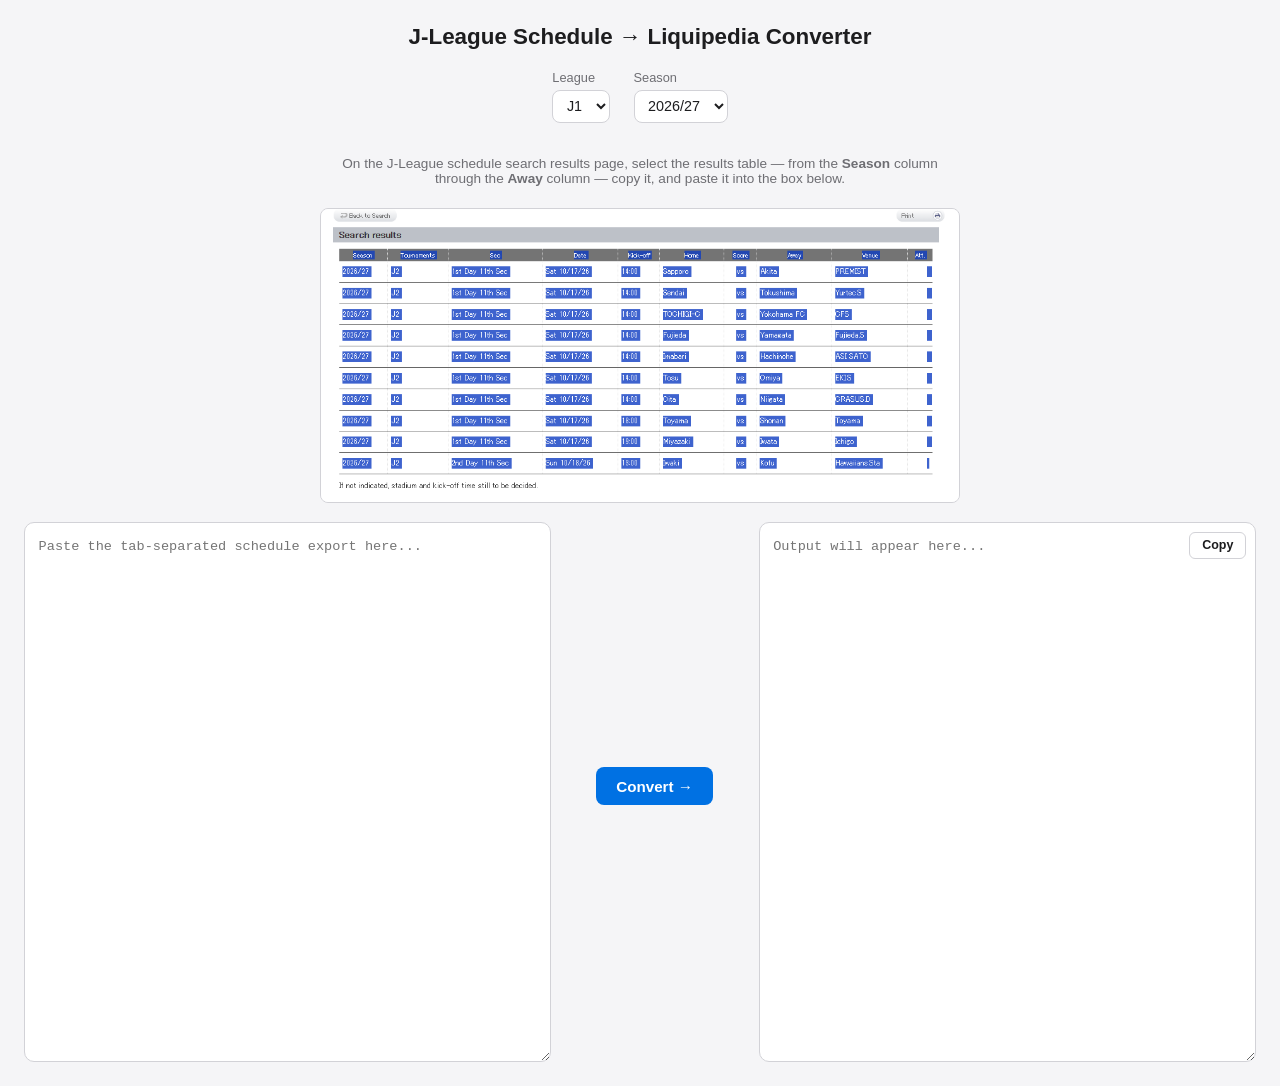
==== index.html @ bf570526 "github pages update" ====
<!DOCTYPE html>
<html lang="en">
<head>
<meta charset="UTF-8">
<meta name="viewport" content="width=device-width, initial-scale=1.0">
<title>J-League Schedule Converter</title>
<link rel="stylesheet" href="style.css">
</head>
<body>
<h1>J-League Schedule → Liquipedia Converter</h1>

<div class="options">
  <label for="league">League
    <select id="league">
      <option value="J1" selected>J1</option>
      <option value="J2">J2</option>
      <option value="J3">J3</option>
    </select>
  </label>
  <label for="season">Season
    <select id="season"></select>
  </label>
</div>

<figure class="hint">
  <p>On the J-League schedule search results page, select the results table — from the <strong>Season</strong> column through the <strong>Away</strong> column — copy it, and paste it into the box below.</p>
  <img src="example-schedule.png" alt="Example: J-League schedule search results table, showing the Season through Away columns to select and copy.">
</figure>

<div class="converter">
  <textarea id="input" placeholder="Paste the tab-separated schedule export here..." spellcheck="false"></textarea>

  <div class="controls">
    <button id="convertBtn">Convert →</button>
    <p id="status"></p>
  </div>

  <div class="output-wrap">
    <textarea id="output" placeholder="Output will appear here..." spellcheck="false" readonly></textarea>
    <button id="copyBtn" type="button">Copy</button>
  </div>
</div>

<script src="script.js"></script>
</body>
</html>
---- style.css ----
:root {
  color-scheme: light dark;
  --bg: #f5f5f7;
  --panel: #ffffff;
  --text: #1d1d1f;
  --muted: #6e6e73;
  --border: #d2d2d7;
  --accent: #0071e3;
  --accent-hover: #0077ed;
  --error: #d70015;
}

@media (prefers-color-scheme: dark) {
  :root {
    --bg: #1c1c1e;
    --panel: #2c2c2e;
    --text: #f5f5f7;
    --muted: #9a9a9e;
    --border: #48484a;
    --accent: #0a84ff;
    --accent-hover: #3399ff;
    --error: #ff453a;
  }
}

* {
  box-sizing: border-box;
}

body {
  margin: 0;
  padding: 1.5rem;
  min-height: 100vh;
  background: var(--bg);
  color: var(--text);
  font-family: -apple-system, BlinkMacSystemFont, "Segoe UI", Roboto, Helvetica, Arial, sans-serif;
  display: flex;
  flex-direction: column;
}

h1 {
  font-size: 1.4rem;
  font-weight: 600;
  margin: 0 0 1.25rem;
  text-align: center;
}

.hint {
  max-width: 40rem;
  margin: 0 auto 1rem;
  padding: 0;
  text-align: center;
  font-size: 0.85rem;
  color: var(--muted);
}

.hint img {
  max-width: 100%;
  margin-top: 0.5rem;
  border: 1px solid var(--border);
  border-radius: 8px;
}

.options {
  display: flex;
  justify-content: center;
  gap: 1.5rem;
  margin-bottom: 1.25rem;
}

.options label {
  display: flex;
  flex-direction: column;
  gap: 0.3rem;
  font-size: 0.8rem;
  color: var(--muted);
}

.options select {
  padding: 0.4rem 0.6rem;
  background: var(--panel);
  color: var(--text);
  border: 1px solid var(--border);
  border-radius: 8px;
  font-size: 0.9rem;
}

.converter {
  flex: 1;
  display: flex;
  gap: 1rem;
  align-items: stretch;
  min-height: 0;
}

.output-wrap {
  position: relative;
  flex: 1;
  display: flex;
}

#copyBtn {
  position: absolute;
  top: 0.6rem;
  right: 0.6rem;
  padding: 0.35rem 0.75rem;
  font-size: 0.78rem;
  font-weight: 600;
  background: var(--panel);
  color: var(--text);
  border: 1px solid var(--border);
  border-radius: 6px;
}

#copyBtn:hover {
  background: var(--bg);
}

#copyBtn.copied {
  background: var(--accent);
  color: #ffffff;
  border-color: var(--accent);
}

textarea {
  flex: 1;
  min-height: 60vh;
  padding: 0.85rem;
  background: var(--panel);
  color: var(--text);
  border: 1px solid var(--border);
  border-radius: 10px;
  font-family: ui-monospace, SFMono-Regular, Menlo, Consolas, monospace;
  font-size: 0.85rem;
  line-height: 1.4;
  resize: vertical;
}

textarea:focus {
  outline: 2px solid var(--accent);
  outline-offset: -1px;
}

.controls {
  flex: 0 0 auto;
  width: 11rem;
  display: flex;
  flex-direction: column;
  align-items: center;
  justify-content: center;
  gap: 0.75rem;
  text-align: center;
}

button {
  padding: 0.65rem 1.25rem;
  background: var(--accent);
  color: #ffffff;
  border: none;
  border-radius: 8px;
  font-size: 0.95rem;
  font-weight: 600;
  cursor: pointer;
}

button:hover {
  background: var(--accent-hover);
}

button:active {
  transform: translateY(1px);
}

#status {
  margin: 0;
  font-size: 0.78rem;
  color: var(--muted);
}

.status--error {
  color: var(--error);
}

@media (max-width: 720px) {
  .converter {
    flex-direction: column;
  }

  .controls {
    width: auto;
    flex-direction: row;
  }
}
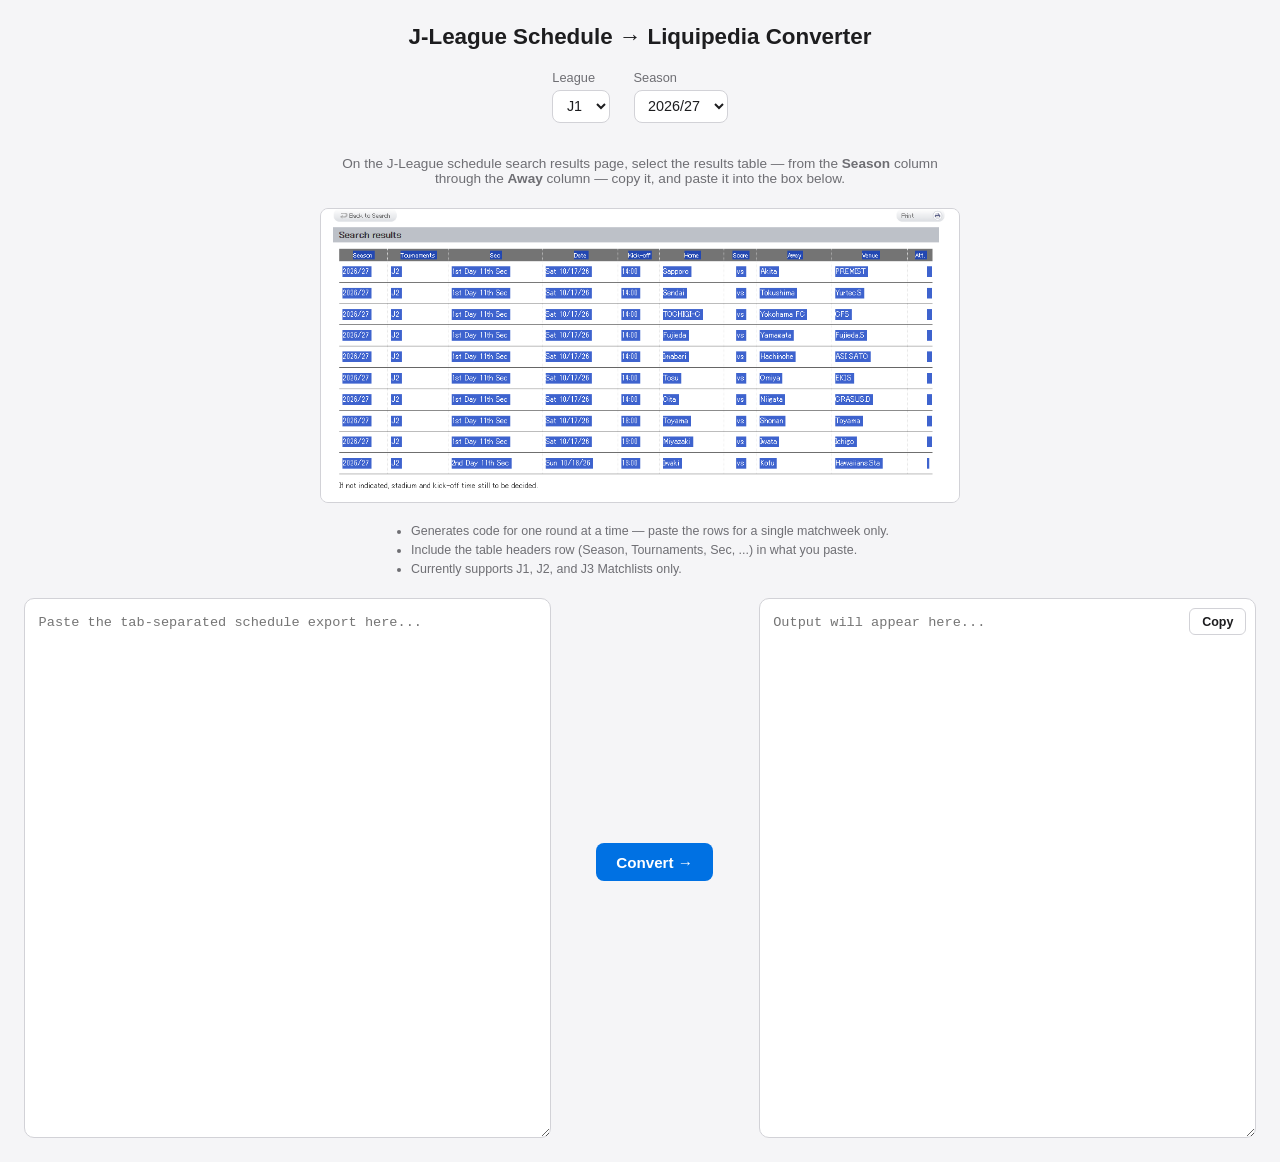
==== commit 369f44d7: "updates" ====
--- a/index.html
+++ b/index.html
@@ -27,6 +27,12 @@
   <img src="example-schedule.png" alt="Example: J-League schedule search results table, showing the Season through Away columns to select and copy.">
 </figure>
 
+<ul class="notes">
+  <li>Generates code for one round at a time — paste the rows for a single matchweek only.</li>
+  <li>Include the table headers row (Season, Tournaments, Sec, ...) in what you paste.</li>
+  <li>Currently supports J1, J2, and J3 Matchlists only.</li>
+</ul>
+
 <div class="converter">
   <textarea id="input" placeholder="Paste the tab-separated schedule export here..." spellcheck="false"></textarea>
 
--- a/style.css
+++ b/style.css
@@ -61,6 +61,15 @@
   border-radius: 8px;
 }
 
+.notes {
+  max-width: 40rem;
+  margin: 0 auto 1.25rem;
+  padding-left: 1.25rem;
+  font-size: 0.78rem;
+  color: var(--muted);
+  line-height: 1.5;
+}
+
 .options {
   display: flex;
   justify-content: center;
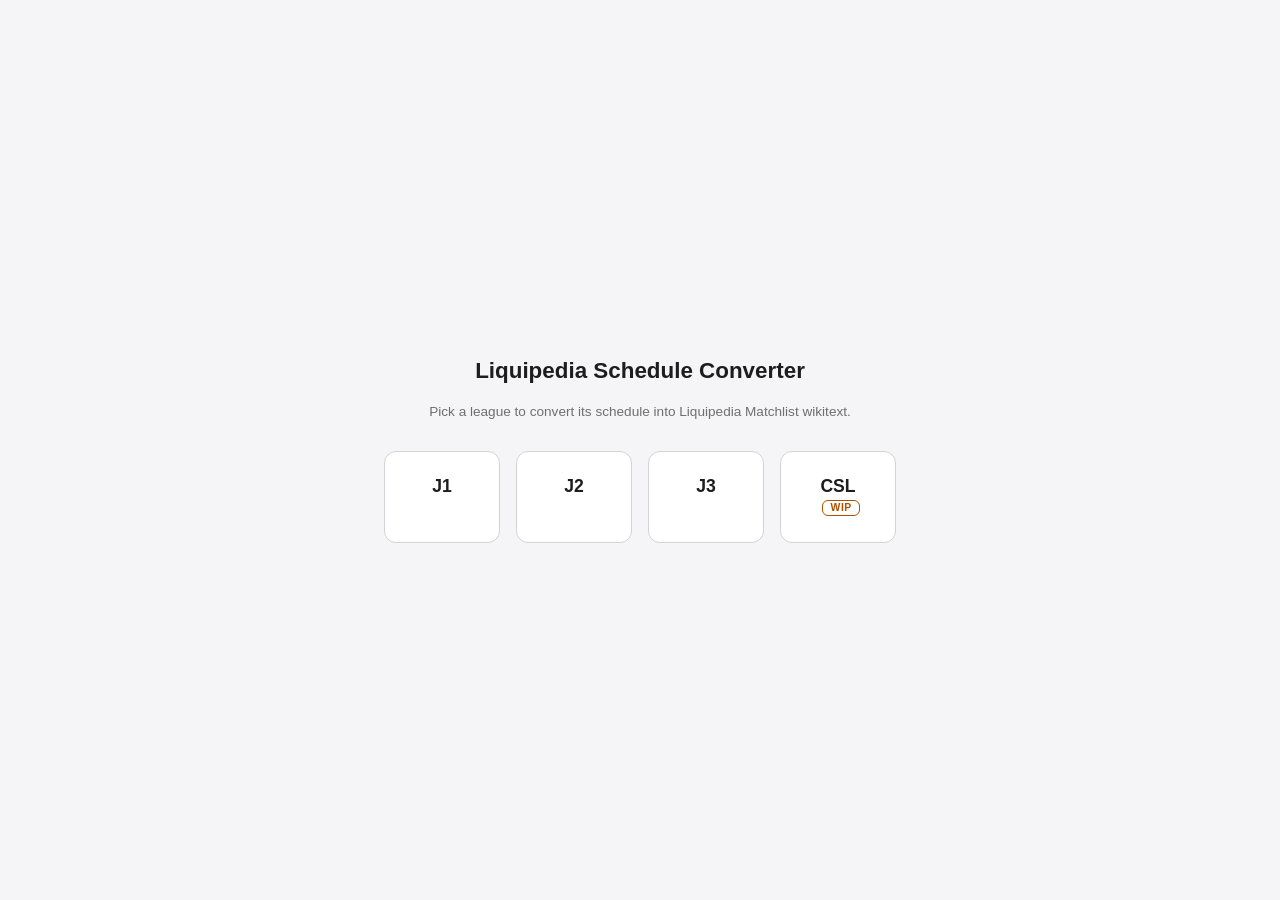
==== commit 03aca2e8: "CSL update" ====
--- a/index.html
+++ b/index.html
@@ -3,50 +3,18 @@
 <head>
 <meta charset="UTF-8">
 <meta name="viewport" content="width=device-width, initial-scale=1.0">
-<title>J-League Schedule Converter</title>
+<title>Liquipedia Schedule Converter</title>
 <link rel="stylesheet" href="style.css">
 </head>
-<body>
-<h1>J-League Schedule → Liquipedia Converter</h1>
+<body class="landing">
+<h1>Liquipedia Schedule Converter</h1>
+<p class="hint">Pick a league to convert its schedule into Liquipedia Matchlist wikitext.</p>
 
-<div class="options">
-  <label for="league">League
-    <select id="league">
-      <option value="J1" selected>J1</option>
-      <option value="J2">J2</option>
-      <option value="J3">J3</option>
-    </select>
-  </label>
-  <label for="season">Season
-    <select id="season"></select>
-  </label>
+<div class="league-grid">
+  <a class="league-card" href="jleague.html?league=J1">J1</a>
+  <a class="league-card" href="jleague.html?league=J2">J2</a>
+  <a class="league-card" href="jleague.html?league=J3">J3</a>
+  <a class="league-card" href="csl.html">CSL <span class="wip-badge">WIP</span></a>
 </div>
-
-<figure class="hint">
-  <p>On the J-League schedule search results page, select the results table — from the <strong>Season</strong> column through the <strong>Away</strong> column — copy it, and paste it into the box below.</p>
-  <img src="example-schedule.png" alt="Example: J-League schedule search results table, showing the Season through Away columns to select and copy.">
-</figure>
-
-<ul class="notes">
-  <li>Generates code for one round at a time — paste the rows for a single matchweek only.</li>
-  <li>Include the table headers row (Season, Tournaments, Sec, ...) in what you paste.</li>
-  <li>Currently supports J1, J2, and J3 Matchlists only.</li>
-</ul>
-
-<div class="converter">
-  <textarea id="input" placeholder="Paste the tab-separated schedule export here..." spellcheck="false"></textarea>
-
-  <div class="controls">
-    <button id="convertBtn">Convert →</button>
-    <p id="status"></p>
-  </div>
-
-  <div class="output-wrap">
-    <textarea id="output" placeholder="Output will appear here..." spellcheck="false" readonly></textarea>
-    <button id="copyBtn" type="button">Copy</button>
-  </div>
-</div>
-
-<script src="script.js"></script>
 </body>
 </html>
--- a/style.css
+++ b/style.css
@@ -8,6 +8,7 @@
   --accent: #0071e3;
   --accent-hover: #0077ed;
   --error: #d70015;
+  --warning: #b25000;
 }
 
 @media (prefers-color-scheme: dark) {
@@ -20,6 +21,7 @@
     --accent: #0a84ff;
     --accent-hover: #3399ff;
     --error: #ff453a;
+    --warning: #ff9f0a;
   }
 }
 
@@ -43,6 +45,97 @@
   font-weight: 600;
   margin: 0 0 1.25rem;
   text-align: center;
+}
+
+.landing {
+  align-items: center;
+  justify-content: center;
+  text-align: center;
+}
+
+.landing .hint {
+  margin-bottom: 2rem;
+}
+
+.league-grid {
+  display: grid;
+  grid-template-columns: repeat(auto-fit, minmax(7rem, 1fr));
+  gap: 1rem;
+  max-width: 32rem;
+}
+
+.league-card {
+  padding: 1.5rem 1rem;
+  background: var(--panel);
+  color: var(--text);
+  border: 1px solid var(--border);
+  border-radius: 12px;
+  font-size: 1.1rem;
+  font-weight: 600;
+  text-decoration: none;
+  transition: border-color 0.15s ease;
+}
+
+.league-card:hover {
+  border-color: var(--accent);
+  color: var(--accent);
+}
+
+.wip-badge {
+  display: inline-block;
+  margin-left: 0.4rem;
+  padding: 0.1rem 0.45rem;
+  border: 1px solid var(--warning);
+  border-radius: 6px;
+  color: var(--warning);
+  font-size: 0.65rem;
+  font-weight: 700;
+  letter-spacing: 0.05em;
+  vertical-align: middle;
+}
+
+.back-link {
+  align-self: flex-start;
+  margin-bottom: 1rem;
+  padding: 0.45rem 0.9rem;
+  background: var(--panel);
+  color: var(--text);
+  border: 1px solid var(--border);
+  border-radius: 8px;
+  font-size: 0.85rem;
+  font-weight: 600;
+  text-decoration: none;
+}
+
+.back-link:hover {
+  border-color: var(--accent);
+  color: var(--accent);
+}
+
+.file-drop {
+  flex: 1;
+  min-height: 60vh;
+  display: flex;
+  flex-direction: column;
+  align-items: center;
+  justify-content: center;
+  gap: 0.75rem;
+  padding: 0.85rem;
+  background: var(--panel);
+  border: 1px dashed var(--border);
+  border-radius: 10px;
+  transition: border-color 0.15s ease, background 0.15s ease;
+}
+
+.file-drop.drag-over {
+  border-color: var(--accent);
+  background: var(--bg);
+}
+
+.file-name {
+  margin: 0;
+  font-size: 0.8rem;
+  color: var(--muted);
 }
 
 .hint {
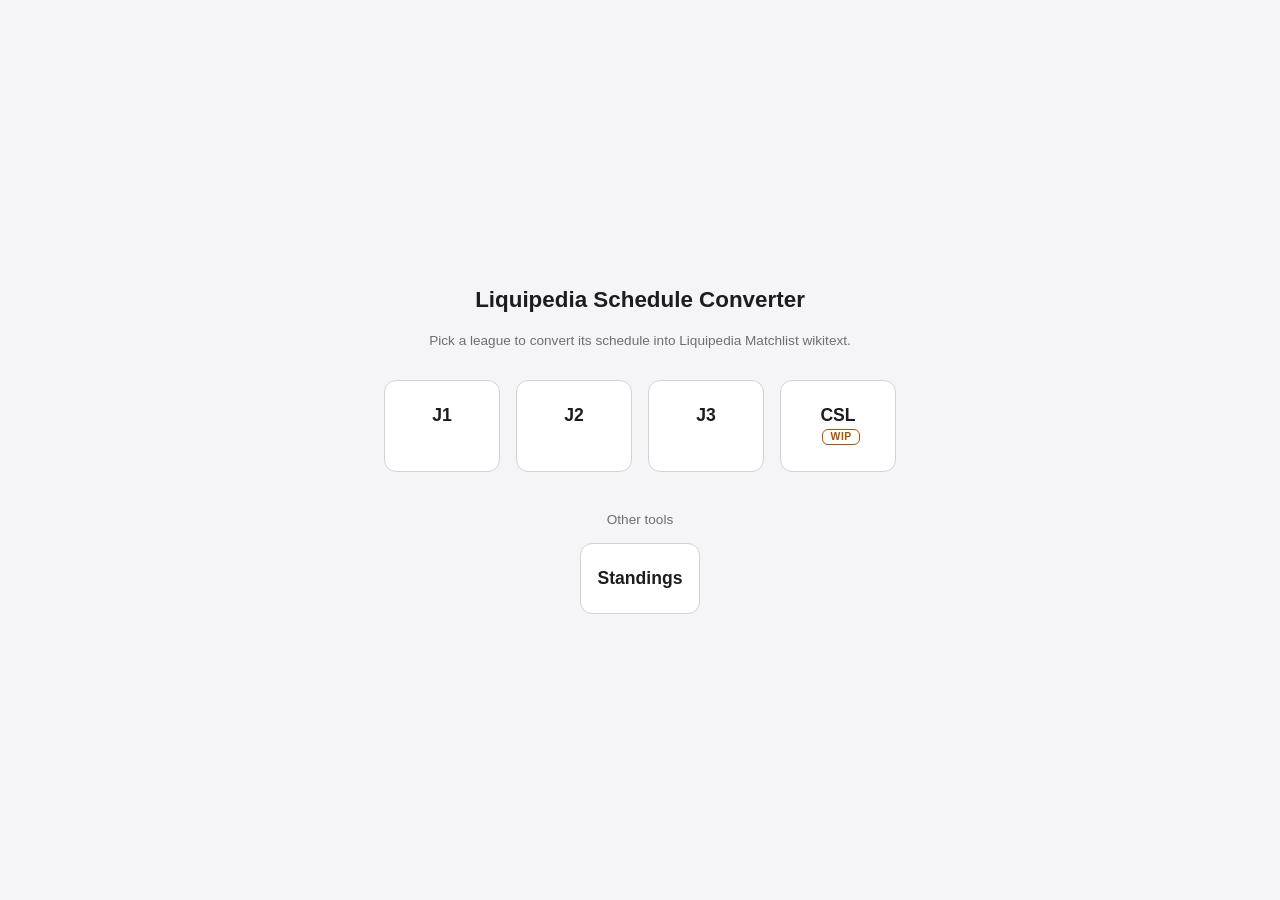
==== commit b9e6fa8e: "swissstandings converter" ====
--- a/index.html
+++ b/index.html
@@ -16,5 +16,10 @@
   <a class="league-card" href="jleague.html?league=J3">J3</a>
   <a class="league-card" href="csl.html">CSL <span class="wip-badge">WIP</span></a>
 </div>
+
+<p class="hint tools-hint">Other tools</p>
+<div class="league-grid">
+  <a class="league-card" href="standings.html">Standings</a>
+</div>
 </body>
 </html>
--- a/style.css
+++ b/style.css
@@ -57,6 +57,10 @@
   margin-bottom: 2rem;
 }
 
+.landing .tools-hint {
+  margin: 2.5rem 0 1rem;
+}
+
 .league-grid {
   display: grid;
   grid-template-columns: repeat(auto-fit, minmax(7rem, 1fr));
@@ -178,7 +182,8 @@
   color: var(--muted);
 }
 
-.options select {
+.options select,
+.options input {
   padding: 0.4rem 0.6rem;
   background: var(--panel);
   color: var(--text);
